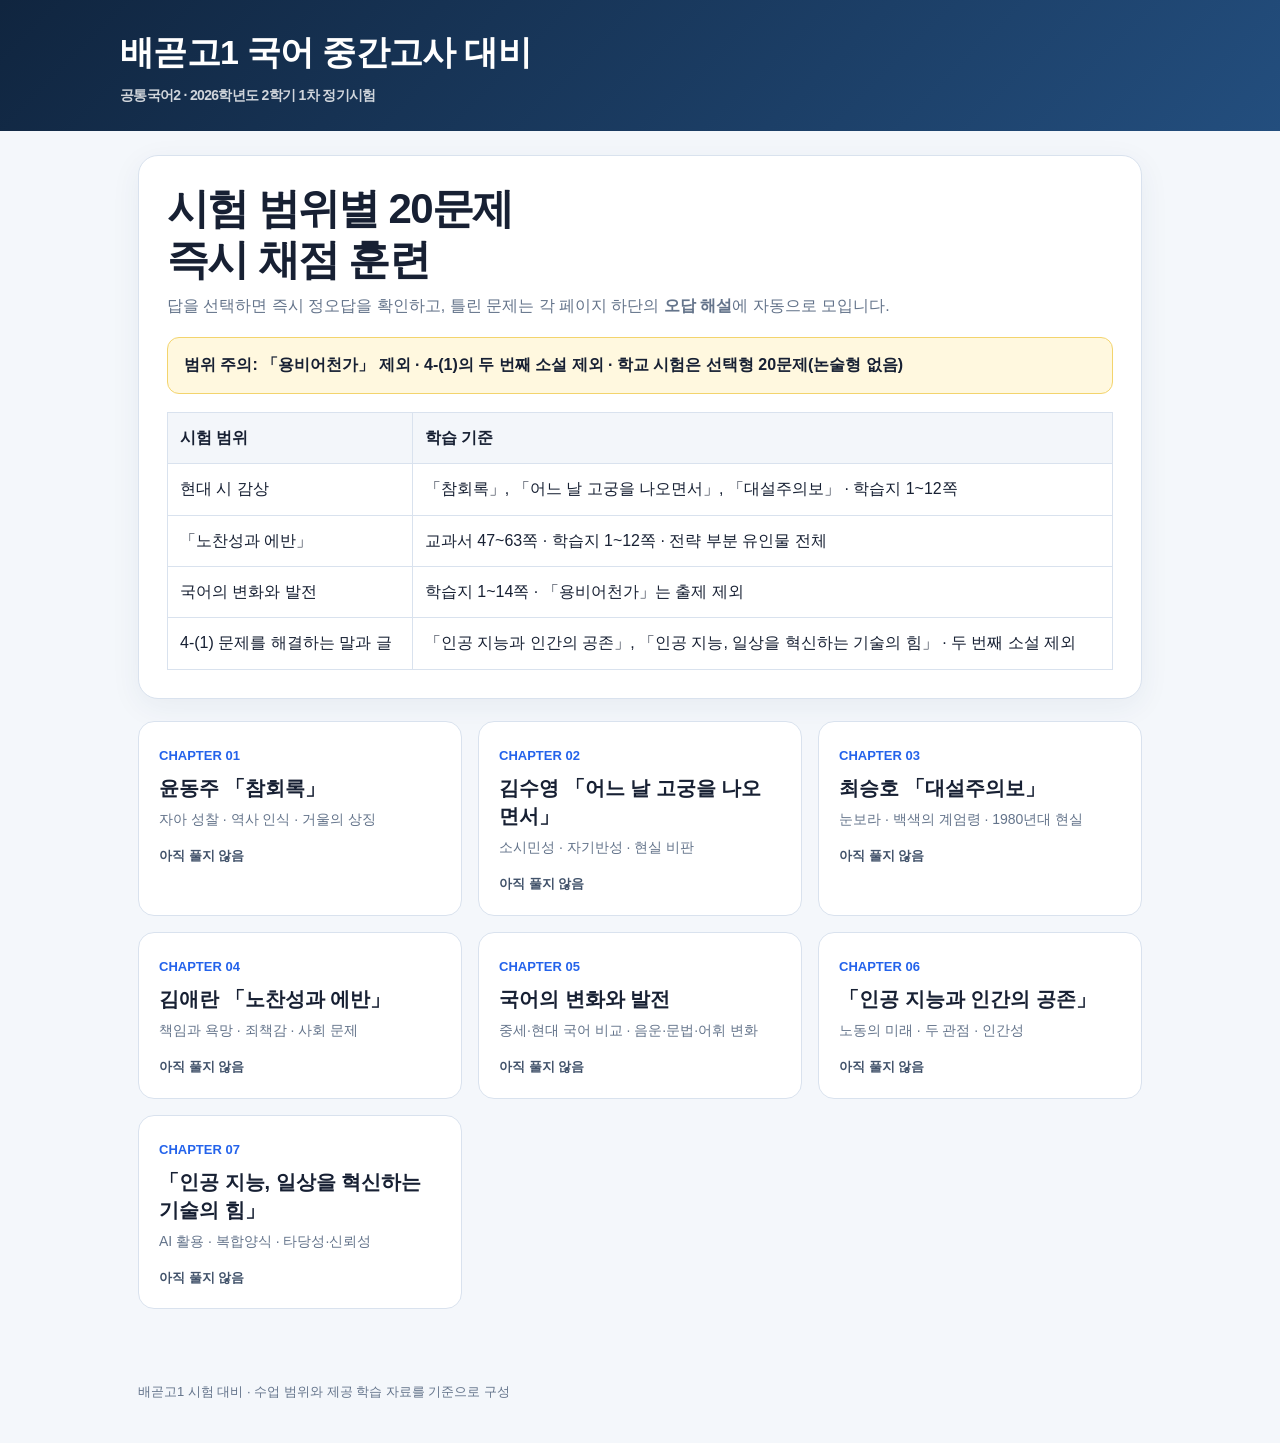
==== 2026-2-midterm/index.html @ fb28e06a "Add Baegot High 1 midterm practice site framework" ====
<!doctype html>
<html lang="ko">
<head><meta charset="utf-8"><meta name="viewport" content="width=device-width,initial-scale=1">
<title>배곧고1 2학기 1차 정기시험 대비</title><link rel="stylesheet" href="styles.css"></head>
<body>
<header class="site-header"><div class="header-inner">
  <div class="brand">배곧고1 국어 중간고사 대비<small>공통국어2 · 2026학년도 2학기 1차 정기시험</small></div>
</div></header>
<main class="container">
  <section class="hero">
    <h1>시험 범위별 20문제<br>즉시 채점 훈련</h1>
    <p>답을 선택하면 즉시 정오답을 확인하고, 틀린 문제는 각 페이지 하단의 <b>오답 해설</b>에 자동으로 모입니다.</p>
    <div class="notice">범위 주의: <b>「용비어천가」 제외</b> · 4-(1)의 <b>두 번째 소설 제외</b> · 학교 시험은 선택형 20문제(논술형 없음)</div>
    <table class="range-table">
      <tr><th>시험 범위</th><th>학습 기준</th></tr>
      <tr><td>현대 시 감상</td><td>「참회록」, 「어느 날 고궁을 나오면서」, 「대설주의보」 · 학습지 1~12쪽</td></tr>
      <tr><td>「노찬성과 에반」</td><td>교과서 47~63쪽 · 학습지 1~12쪽 · 전략 부분 유인물 전체</td></tr>
      <tr><td>국어의 변화와 발전</td><td>학습지 1~14쪽 · 「용비어천가」는 출제 제외</td></tr>
      <tr><td>4-(1) 문제를 해결하는 말과 글</td><td>「인공 지능과 인간의 공존」, 「인공 지능, 일상을 혁신하는 기술의 힘」 · 두 번째 소설 제외</td></tr>
    </table>
  </section>
  <section class="grid" id="chapter-grid">
    <a class="chapter-card" data-id="chamhoerok" href="01-chamhoerok.html"><span class="chapter-no">CHAPTER 01</span><h2>윤동주 「참회록」</h2><p>자아 성찰 · 역사 인식 · 거울의 상징</p><div class="progress-mini"></div></a>
    <a class="chapter-card" data-id="gogung" href="02-gogung.html"><span class="chapter-no">CHAPTER 02</span><h2>김수영 「어느 날 고궁을 나오면서」</h2><p>소시민성 · 자기반성 · 현실 비판</p><div class="progress-mini"></div></a>
    <a class="chapter-card" data-id="daeseol" href="03-daeseol.html"><span class="chapter-no">CHAPTER 03</span><h2>최승호 「대설주의보」</h2><p>눈보라 · 백색의 계엄령 · 1980년대 현실</p><div class="progress-mini"></div></a>
    <a class="chapter-card" data-id="evan" href="04-evan.html"><span class="chapter-no">CHAPTER 04</span><h2>김애란 「노찬성과 에반」</h2><p>책임과 욕망 · 죄책감 · 사회 문제</p><div class="progress-mini"></div></a>
    <a class="chapter-card" data-id="language" href="05-language.html"><span class="chapter-no">CHAPTER 05</span><h2>국어의 변화와 발전</h2><p>중세·현대 국어 비교 · 음운·문법·어휘 변화</p><div class="progress-mini"></div></a>
    <a class="chapter-card" data-id="aicoexist" href="06-ai-coexist.html"><span class="chapter-no">CHAPTER 06</span><h2>「인공 지능과 인간의 공존」</h2><p>노동의 미래 · 두 관점 · 인간성</p><div class="progress-mini"></div></a>
    <a class="chapter-card" data-id="aiinnovation" href="07-ai-innovation.html"><span class="chapter-no">CHAPTER 07</span><h2>「인공 지능, 일상을 혁신하는 기술의 힘」</h2><p>AI 활용 · 복합양식 · 타당성·신뢰성</p><div class="progress-mini"></div></a>
  </section>
</main>
<footer class="footer">배곧고1 시험 대비 · 수업 범위와 제공 학습 자료를 기준으로 구성</footer>
<script>
document.querySelectorAll(".chapter-card").forEach(card=>{
 const id=card.dataset.id, s=JSON.parse(localStorage.getItem("baegot2026mid:"+id)||"{}");
 const n=Object.keys(s).length; card.querySelector(".progress-mini").textContent=n?("풀이 기록 "+n+"/20"):"아직 풀지 않음";
});
</script>
</body></html>
---- 2026-2-midterm/styles.css ----
:root{
  --navy:#152b46;--blue:#2463eb;--sky:#eef5ff;--ink:#172033;--muted:#64748b;
  --line:#d9e2ee;--ok:#16803a;--okbg:#ecfdf3;--bad:#c9342b;--badbg:#fff1f0;
  --paper:#ffffff;--bg:#f4f7fb;--accent:#f4b740;
}
*{box-sizing:border-box}
html{scroll-behavior:smooth}
body{margin:0;font-family:Pretendard,"Noto Sans KR","Apple SD Gothic Neo",Arial,sans-serif;color:var(--ink);background:var(--bg);line-height:1.65}
a{color:inherit}
.site-header{background:linear-gradient(135deg,#10253f,#234e7e);color:#fff;padding:24px 20px}
.header-inner{max-width:1040px;margin:auto}
.brand{font-weight:900;letter-spacing:-.02em;font-size:clamp(22px,4vw,34px)}
.brand small{display:block;font-size:14px;font-weight:600;opacity:.8;margin-top:4px}
.top-nav{display:flex;gap:8px;flex-wrap:wrap;margin-top:18px}
.top-nav a{font-size:13px;text-decoration:none;padding:7px 10px;border:1px solid #ffffff35;border-radius:999px;background:#ffffff10}
.container{max-width:1040px;margin:24px auto 72px;padding:0 18px}
.hero{background:#fff;border:1px solid var(--line);border-radius:20px;padding:28px;box-shadow:0 8px 30px #183b6610}
.hero h1{margin:0 0 8px;font-size:clamp(26px,5vw,42px);line-height:1.2;letter-spacing:-.04em}
.hero p{margin:0;color:var(--muted)}
.notice{margin-top:18px;padding:14px 16px;border-radius:12px;background:#fff8df;border:1px solid #f3d46d;font-weight:700}
.grid{display:grid;grid-template-columns:repeat(auto-fit,minmax(250px,1fr));gap:16px;margin-top:22px}
.chapter-card{display:block;text-decoration:none;background:#fff;border:1px solid var(--line);border-radius:16px;padding:20px;transition:.15s}
.chapter-card:hover{transform:translateY(-2px);box-shadow:0 8px 24px #183b6612;border-color:#aac5ec}
.chapter-no{font-weight:900;color:var(--blue);font-size:13px}
.chapter-card h2{font-size:20px;line-height:1.4;margin:6px 0}
.chapter-card p{margin:0;color:var(--muted);font-size:14px}
.progress-mini{margin-top:14px;font-size:13px;font-weight:700;color:#41526a}
.chapter-head{background:#fff;border:1px solid var(--line);border-radius:18px;padding:24px;margin-bottom:18px}
.breadcrumb{font-size:13px;color:var(--muted);margin-bottom:8px}
.chapter-head h1{margin:0;font-size:clamp(24px,4vw,34px);letter-spacing:-.03em}
.chapter-head .range{margin:8px 0 0;color:var(--muted)}
.statusbar{position:sticky;top:0;z-index:10;background:#f4f7fbdc;backdrop-filter:blur(10px);border-bottom:1px solid var(--line);padding:10px 0;margin-bottom:16px}
.status-inner{max-width:1040px;margin:auto;padding:0 18px;display:flex;align-items:center;gap:14px;flex-wrap:wrap}
.score{font-weight:900}
.progress-track{height:9px;background:#e5eaf2;border-radius:999px;overflow:hidden;flex:1;min-width:140px}
.progress-fill{height:100%;width:0;background:var(--blue);transition:.2s}
.btn{border:0;border-radius:10px;padding:9px 12px;font-weight:800;cursor:pointer}
.btn-light{background:#fff;border:1px solid var(--line)}
.questions{display:grid;gap:18px}
.question{background:#fff;border:1px solid var(--line);border-radius:16px;padding:20px;scroll-margin-top:78px}
.question.correct{border-color:#82c99a;box-shadow:0 0 0 2px #dcf7e5 inset}
.question.wrong{border-color:#efaaa6;box-shadow:0 0 0 2px #ffe2df inset}
.qnum{font-size:13px;font-weight:900;color:var(--blue);margin-bottom:6px}
.qtext{font-size:17px;font-weight:800;line-height:1.65;margin-bottom:14px;white-space:pre-line}
.choices{display:grid;gap:8px}
.choice{display:flex;gap:10px;align-items:flex-start;border:1px solid var(--line);border-radius:11px;padding:10px 12px;cursor:pointer;background:#fff}
.choice:hover{background:#f8fbff}
.choice input{margin-top:5px;accent-color:var(--blue)}
.choice.locked{cursor:default}
.choice.correct-choice{background:var(--okbg);border-color:#95d2aa}
.choice.wrong-choice{background:var(--badbg);border-color:#f0aba6}
.feedback{display:none;margin-top:13px;border-radius:10px;padding:10px 12px;font-weight:800}
.feedback.show{display:block}
.feedback.ok{background:var(--okbg);color:var(--ok)}
.feedback.bad{background:var(--badbg);color:var(--bad)}
.wrong-section{margin-top:36px;background:#fff;border:1px solid var(--line);border-radius:18px;padding:24px}
.wrong-section h2{margin-top:0}
.wrong-empty{color:var(--muted)}
.wrong-list{display:grid;gap:14px}
.wrong-item{background:#fff8f7;border:1px solid #f1c1bd;border-radius:12px;padding:15px}
.wrong-item h3{font-size:15px;margin:0 0 8px}
.wrong-item p{margin:5px 0;font-size:14px}
.explain{color:#36465c}
.backlink{display:inline-block;margin-top:8px;color:var(--blue);font-weight:800;font-size:13px;text-decoration:none}
.footer{max-width:1040px;margin:0 auto 40px;padding:0 18px;color:var(--muted);font-size:13px}
.range-table{width:100%;border-collapse:collapse;margin-top:18px;background:#fff}
.range-table th,.range-table td{border:1px solid var(--line);padding:12px;vertical-align:top}
.range-table th{background:#f3f6fa;text-align:left}
.tag{display:inline-block;font-size:12px;font-weight:800;padding:3px 8px;border-radius:999px;background:var(--sky);color:#2552a3;margin-right:5px}
@media(max-width:620px){.hero,.chapter-head,.question,.wrong-section{padding:16px}.site-header{padding:18px 14px}.qtext{font-size:16px}}
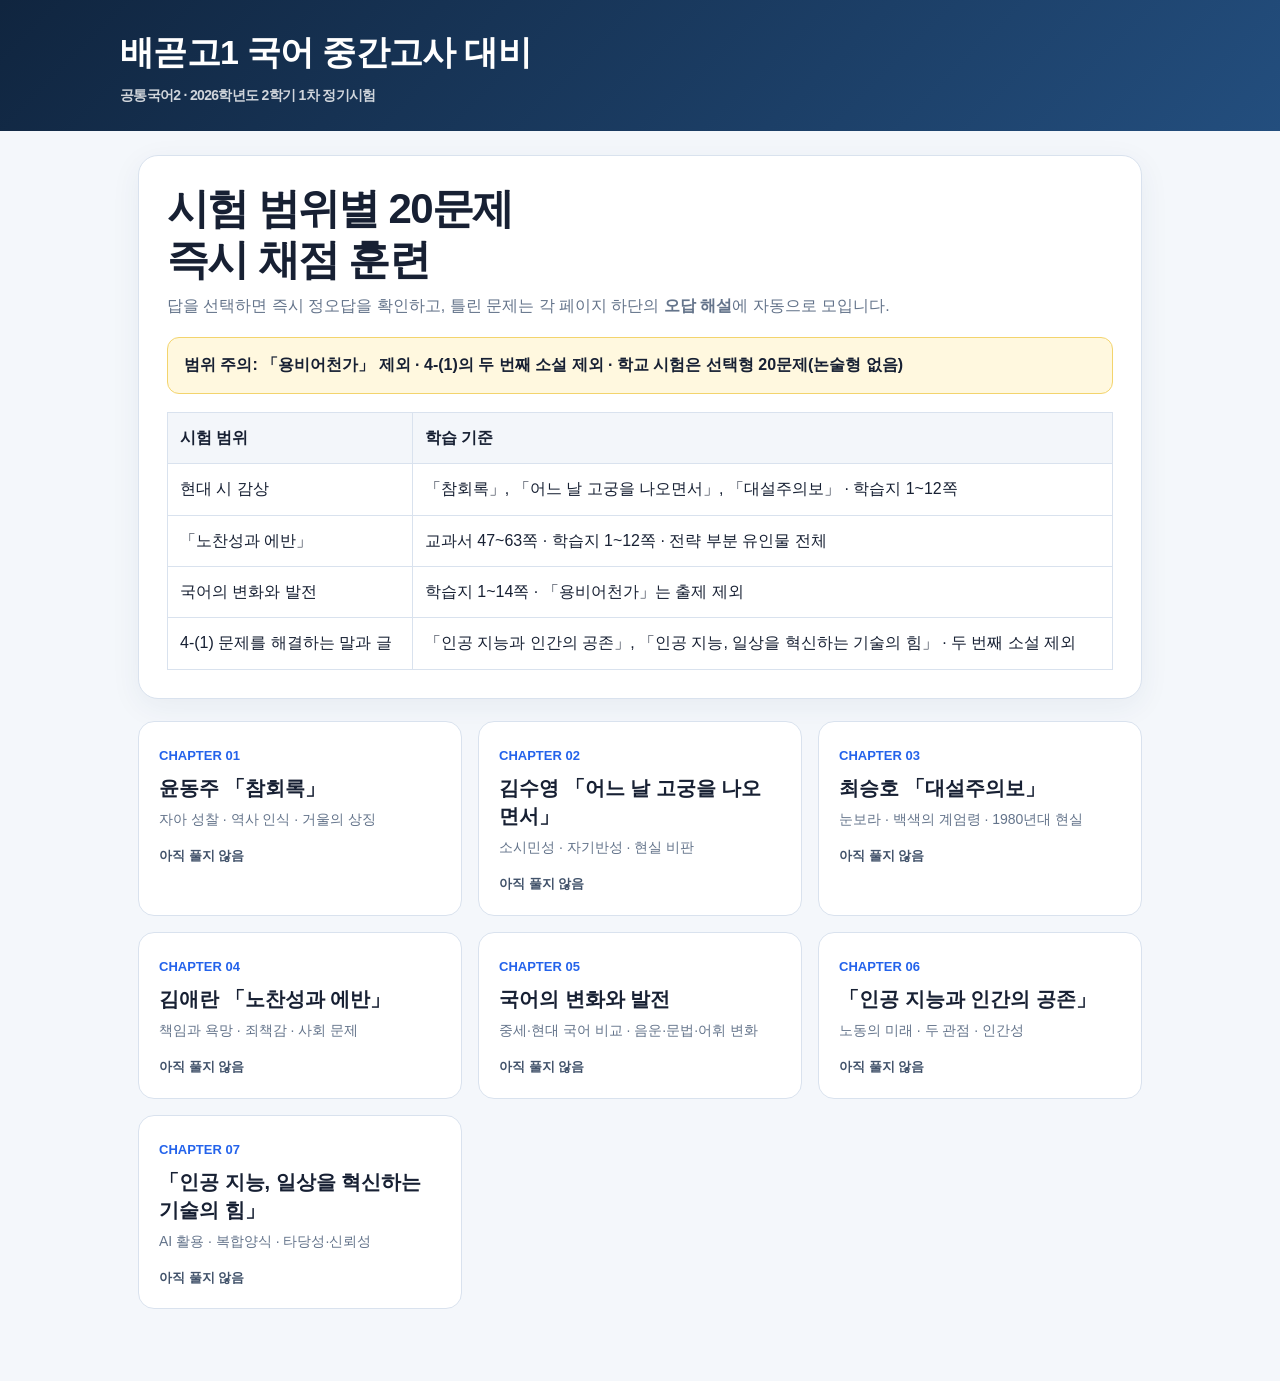
==== commit 317f69f2: "Remove editorial and question-setting meta notes" ====
--- a/2026-2-midterm/index.html
+++ b/2026-2-midterm/index.html
@@ -29,7 +29,7 @@
     <a class="chapter-card" data-id="aiinnovation" href="07-ai-innovation.html"><span class="chapter-no">CHAPTER 07</span><h2>「인공 지능, 일상을 혁신하는 기술의 힘」</h2><p>AI 활용 · 복합양식 · 타당성·신뢰성</p><div class="progress-mini"></div></a>
   </section>
 </main>
-<footer class="footer">배곧고1 시험 대비 · 수업 범위와 제공 학습 자료를 기준으로 구성</footer>
+
 <script>
 document.querySelectorAll(".chapter-card").forEach(card=>{
  const id=card.dataset.id, s=JSON.parse(localStorage.getItem("baegot2026mid:"+id)||"{}");
--- a/2026-2-midterm/styles.css
+++ b/2026-2-midterm/styles.css
@@ -69,3 +69,13 @@
 .range-table th{background:#f3f6fa;text-align:left}
 .tag{display:inline-block;font-size:12px;font-weight:800;padding:3px 8px;border-radius:999px;background:var(--sky);color:#2552a3;margin-right:5px}
 @media(max-width:620px){.hero,.chapter-head,.question,.wrong-section{padding:16px}.site-header{padding:18px 14px}.qtext{font-size:16px}}
+
+.source-box{background:#fff;border:2px solid #9ebce4;border-radius:18px;padding:22px;margin:0 0 22px;scroll-margin-top:76px;box-shadow:0 6px 22px #183b660d}
+.source-head{display:flex;justify-content:space-between;gap:18px;align-items:flex-start;margin-bottom:14px}
+.source-kicker{font-size:12px;font-weight:900;letter-spacing:.08em;color:var(--blue)}
+.source-head h2{margin:2px 0 4px;font-size:21px}
+.source-head p{margin:0;color:var(--muted);font-size:13px}
+.source-text{white-space:pre-wrap;font-family:"Nanum Myeongjo","Noto Serif KR","Batang",serif;font-size:16px;line-height:1.9;background:#fbfcfe;border:1px solid var(--line);border-radius:12px;padding:18px;max-height:620px;overflow:auto}
+.source-link{display:inline-block;margin-top:12px;font-size:12px;font-weight:800;color:var(--blue);text-decoration:none}
+.source-jump{white-space:nowrap;text-decoration:none}
+@media(max-width:620px){.source-box{padding:14px}.source-head{display:block}.source-jump{display:inline-block;margin-top:10px}.source-text{font-size:15px;max-height:520px;padding:14px}}
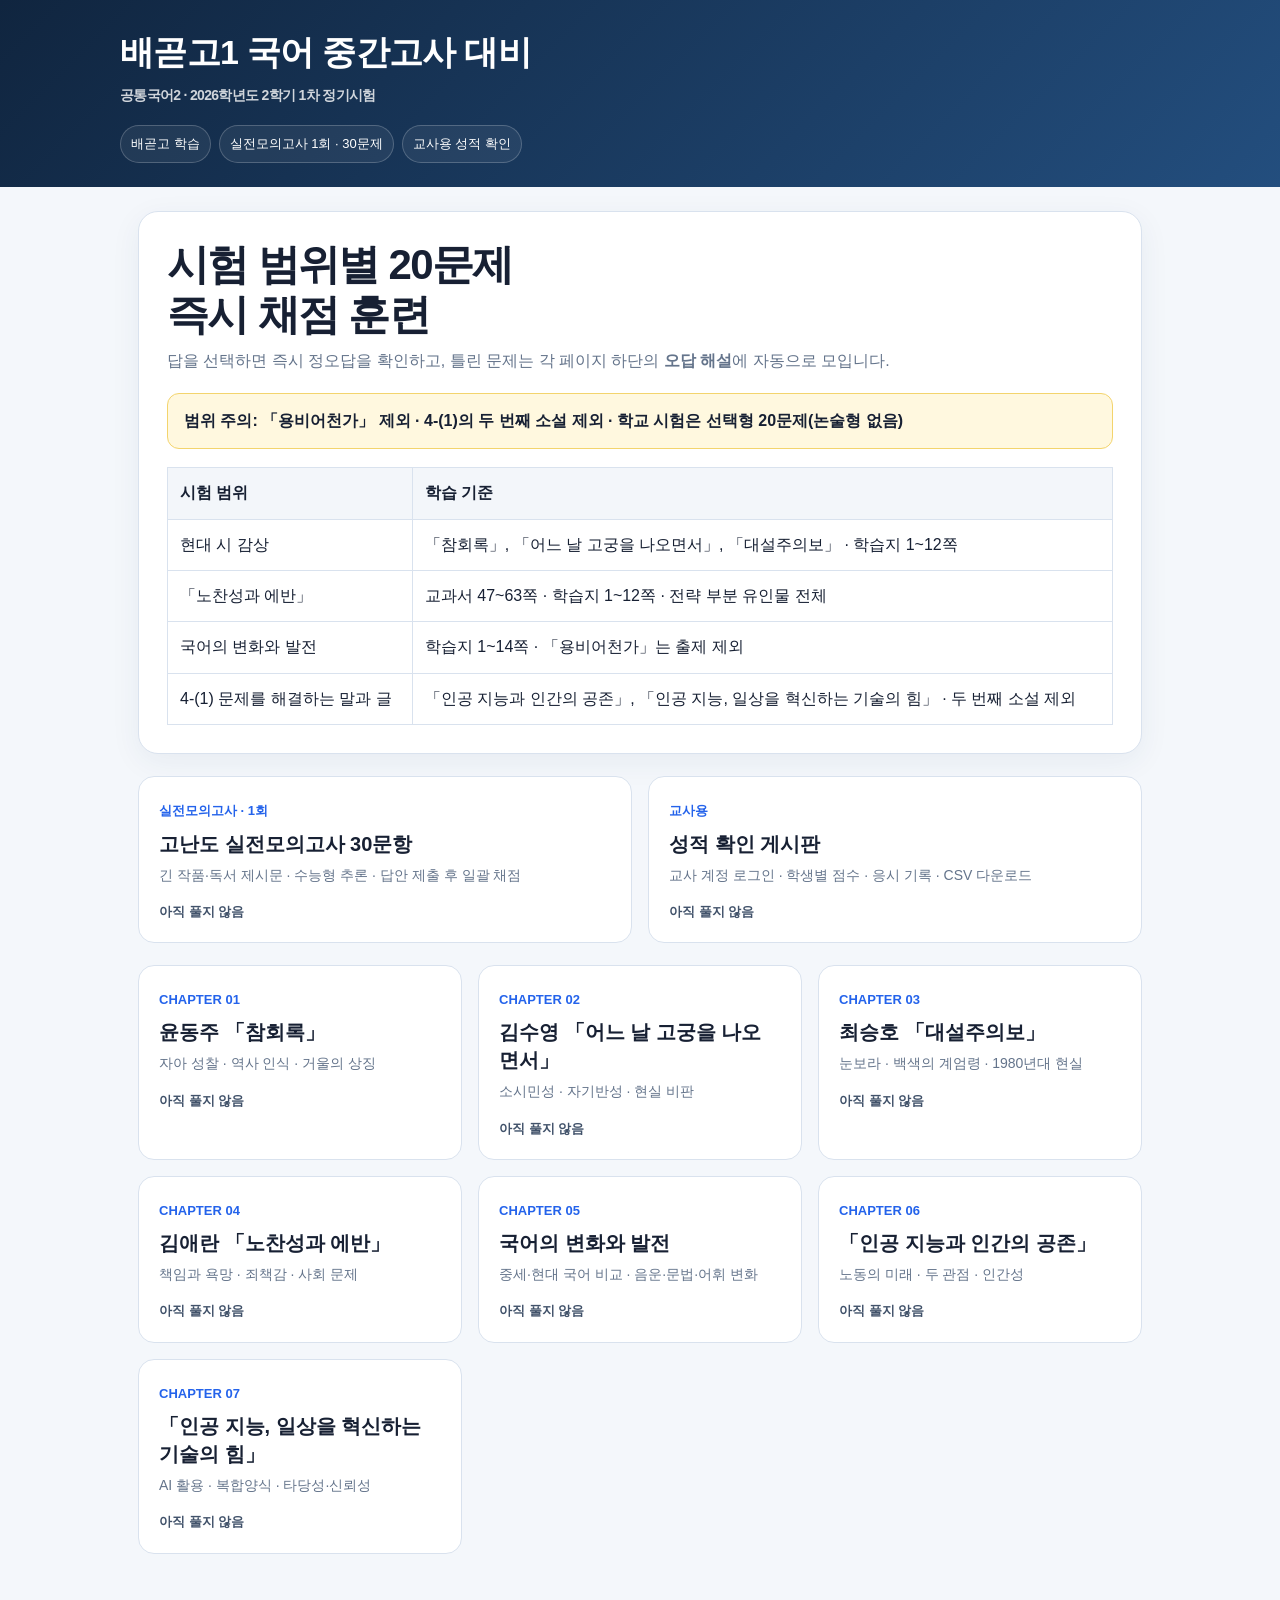
==== commit cb51111a: "Add Baegot mock and teacher score tabs" ====
--- a/2026-2-midterm/index.html
+++ b/2026-2-midterm/index.html
@@ -4,7 +4,7 @@
 <title>배곧고1 2학기 1차 정기시험 대비</title><link rel="stylesheet" href="styles.css"></head>
 <body>
 <header class="site-header"><div class="header-inner">
-  <div class="brand">배곧고1 국어 중간고사 대비<small>공통국어2 · 2026학년도 2학기 1차 정기시험</small></div>
+  <div class="brand">배곧고1 국어 중간고사 대비<small>공통국어2 · 2026학년도 2학기 1차 정기시험</small></div><nav class="top-nav"><a href="index.html">배곧고 학습</a><a href="mock-1.html">실전모의고사 1회 · 30문제</a><a href="teacher.html">교사용 성적 확인</a></nav>
 </div></header>
 <main class="container">
   <section class="hero">
@@ -19,7 +19,10 @@
       <tr><td>4-(1) 문제를 해결하는 말과 글</td><td>「인공 지능과 인간의 공존」, 「인공 지능, 일상을 혁신하는 기술의 힘」 · 두 번째 소설 제외</td></tr>
     </table>
   </section>
-  <section class="grid" id="chapter-grid">
+  <section class="grid" aria-label="실전모의고사">
+    <a class="chapter-card" href="mock-1.html"><span class="chapter-no">실전모의고사 · 1회</span><h2>고난도 실전모의고사 30문항</h2><p>긴 작품·독서 제시문 · 수능형 추론 · 답안 제출 후 일괄 채점</p><div class="progress-mini">학생 이름을 적고 응시하기 →</div></a>
+    <a class="chapter-card" href="teacher.html"><span class="chapter-no">교사용</span><h2>성적 확인 게시판</h2><p>교사 계정 로그인 · 학생별 점수 · 응시 기록 · CSV 다운로드</p><div class="progress-mini">승인된 교사만 열람 가능 →</div></a>
+  </section><section class="grid" id="chapter-grid">
     <a class="chapter-card" data-id="chamhoerok" href="01-chamhoerok.html"><span class="chapter-no">CHAPTER 01</span><h2>윤동주 「참회록」</h2><p>자아 성찰 · 역사 인식 · 거울의 상징</p><div class="progress-mini"></div></a>
     <a class="chapter-card" data-id="gogung" href="02-gogung.html"><span class="chapter-no">CHAPTER 02</span><h2>김수영 「어느 날 고궁을 나오면서」</h2><p>소시민성 · 자기반성 · 현실 비판</p><div class="progress-mini"></div></a>
     <a class="chapter-card" data-id="daeseol" href="03-daeseol.html"><span class="chapter-no">CHAPTER 03</span><h2>최승호 「대설주의보」</h2><p>눈보라 · 백색의 계엄령 · 1980년대 현실</p><div class="progress-mini"></div></a>
